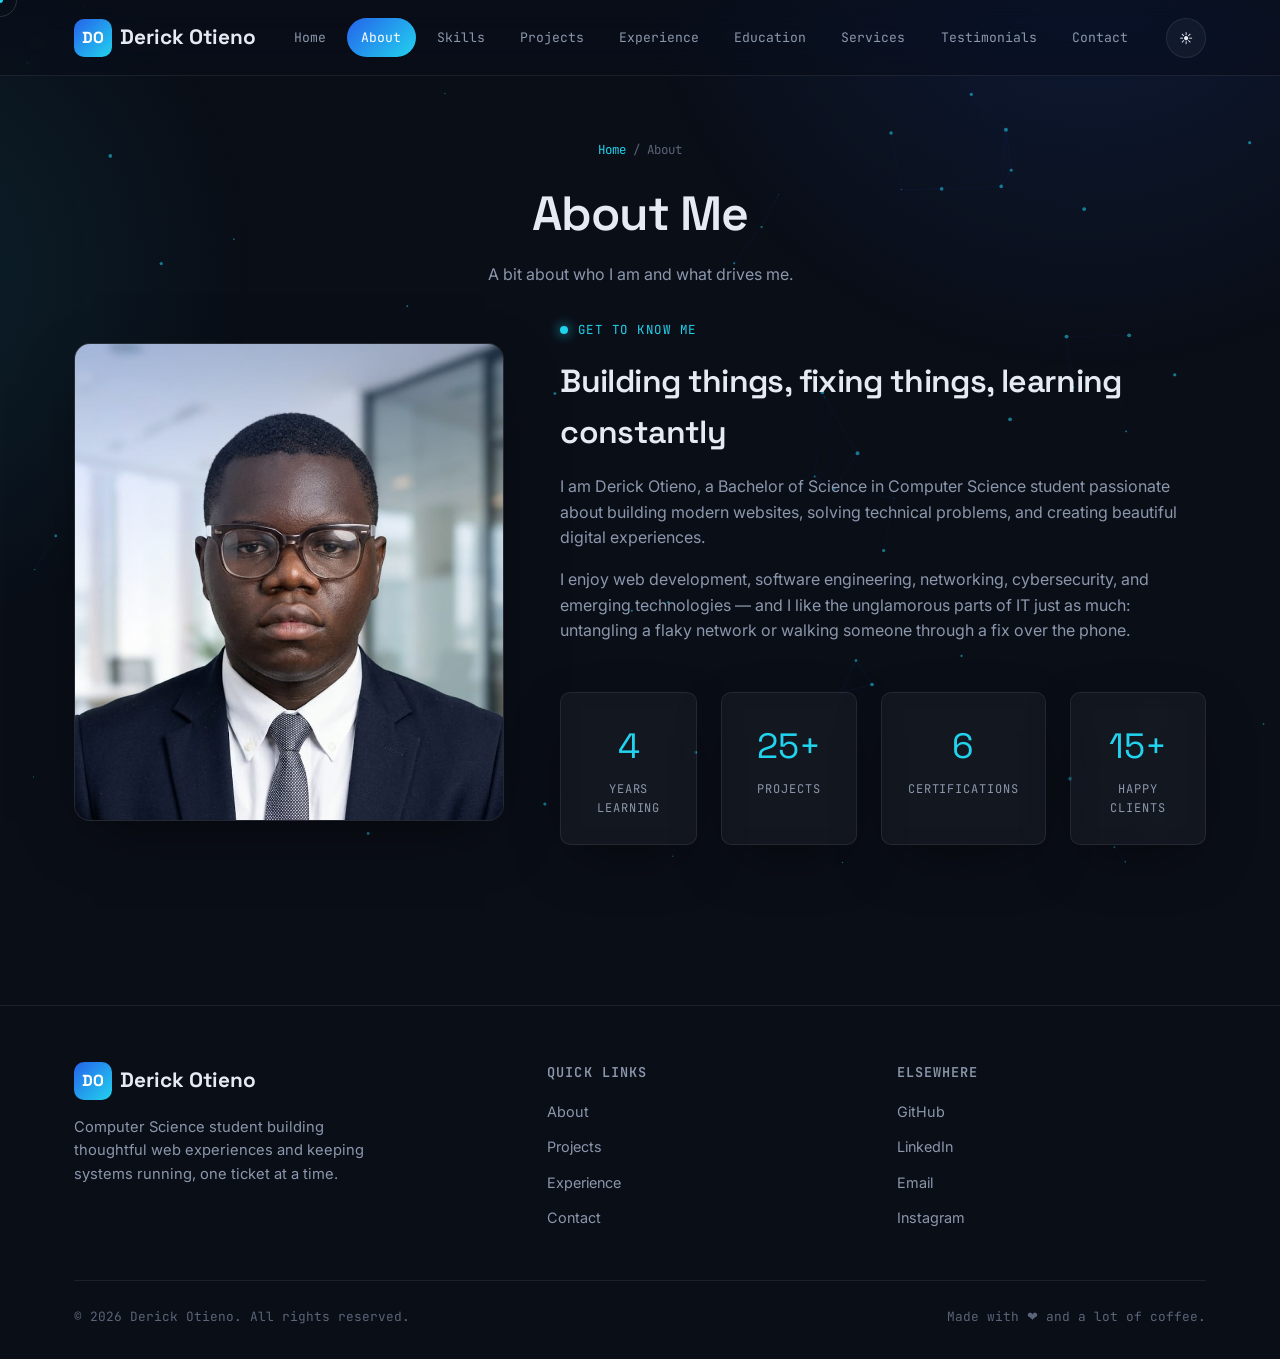
==== myweb/about.html @ c3c15164 "Add files via upload" ====
<!doctype html>
<html lang="en">
<head>
<meta charset="UTF-8">
<meta name="viewport" content="width=device-width, initial-scale=1.0">
<title>About — Derick Otieno</title>
<meta name="description" content="Get to know Derick Otieno.">
<link rel="preconnect" href="https://fonts.googleapis.com">
<link href="https://fonts.googleapis.com/css2?family=Space+Grotesk:wght@500;600;700&family=Inter:wght@400;500;600&family=JetBrains+Mono:wght@400;500&display=swap" rel="stylesheet">
<link rel="stylesheet" href="css/styles.css">
</head>
<body data-page="about">
<div class="loader"><div class="loader-logo">DO</div><div class="loader-text">LOADING PORTFOLIO…</div></div>
<canvas id="particles"></canvas>
<div class="scroll-progress"></div>
<div class="cursor-dot"></div><div class="cursor-ring"></div>

<nav class="navbar">
  <div class="nav-inner">
    <a href="index.html" class="logo"><span>DO</span> Derick Otieno</a>
    <div class="nav-links">
        <a href="index.html" data-page="home">Home</a>
        <a href="about.html" data-page="about">About</a>
        <a href="skills.html" data-page="skills">Skills</a>
        <a href="projects.html" data-page="projects">Projects</a>
        <a href="experience.html" data-page="experience">Experience</a>
        <a href="education.html" data-page="education">Education</a>
        <a href="services.html" data-page="services">Services</a>
        <a href="testimonials.html" data-page="testimonials">Testimonials</a>
        <a href="contact.html" data-page="contact">Contact</a>
    </div>
    <div class="nav-tools">
      <button class="icon-btn" data-theme-toggle aria-label="Toggle theme">☾</button>
      <button class="hamburger" aria-label="Menu"><span></span><span></span><span></span></button>
    </div>
  </div>
</nav>

<section class="page-hero">
  <div class="container">
    <div class="breadcrumb"><a href="index.html">Home</a> / About</div>
    <h1>About Me</h1>
    <p>A bit about who I am and what drives me.</p>
  </div>
</section>

<section style="padding-top:0;">
  <div class="container about-grid">
<div class="about-photo glass reveal">
    <img src="images/profile.png" alt="Derick Otieno">
</div>
    <div class="reveal">
      <p class="eyebrow">Get to know me</p>
      <h2 style="font-size:2rem; margin-bottom:1rem;">Building things, fixing things, learning constantly</h2>
      <p style="color:var(--text-muted); margin-bottom:1rem;">I am Derick Otieno, a Bachelor of Science in Computer Science student passionate about building modern websites, solving technical problems, and creating beautiful digital experiences.</p>
      <p style="color:var(--text-muted);">I enjoy web development, software engineering, networking, cybersecurity, and emerging technologies — and I like the unglamorous parts of IT just as much: untangling a flaky network or walking someone through a fix over the phone.</p>
      <div class="counters" style="grid-template-columns:repeat(4,1fr);">
        <div class="counter-card glass"><div class="counter-num" data-count="4">0</div><div class="counter-label">Years learning</div></div>
        <div class="counter-card glass"><div class="counter-num" data-count="25" data-suffix="+">0</div><div class="counter-label">Projects</div></div>
        <div class="counter-card glass"><div class="counter-num" data-count="6">0</div><div class="counter-label">Certifications</div></div>
        <div class="counter-card glass"><div class="counter-num" data-count="15" data-suffix="+">0</div><div class="counter-label">Happy clients</div></div>
      </div>
    </div>
  </div>
</section>

<footer>
  <div class="container">
    <div class="footer-grid">
      <div>
        <a href="index.html" class="logo"><span>DO</span> Derick Otieno</a>
        <p style="color:var(--text-muted); margin-top:1rem; max-width:320px; font-size:.92rem;">Computer Science student building thoughtful web experiences and keeping systems running, one ticket at a time.</p>
      </div>
      <div>
        <h4>Quick Links</h4>
        <ul>
          <li><a href="about.html">About</a></li>
          <li><a href="projects.html">Projects</a></li>
          <li><a href="experience.html">Experience</a></li>
          <li><a href="contact.html">Contact</a></li>
        </ul>
      </div>
      <div>
        <h4>Elsewhere</h4>
        <ul>
          <li><a href="https://github.com" target="_blank" rel="noopener">GitHub</a></li>
          <li><a href="https://linkedin.com" target="_blank" rel="noopener">LinkedIn</a></li>
          <li><a href="mailto:derick.otieno@example.com">Email</a></li>
          <li><a href="https://instagram.com" target="_blank" rel="noopener">Instagram</a></li>
        </ul>
      </div>
    </div>
    <div class="footer-bottom">
      <span>© 2026 Derick Otieno. All rights reserved.</span>
      <span>Made with ❤ and a lot of coffee.</span>
    </div>
  </div>
</footer>
<button class="back-to-top" aria-label="Back to top">↑</button>
<div class="lightbox">
  <button class="lightbox-close">✕</button>
  <div class="lightbox-box glass">
    <div class="cert-thumb" style="aspect-ratio:1.4;"><span class="lightbox-title"></span></div>
  </div>
</div>
<script src="js/script.js"></script>
</body>
</html>
---- myweb/css/styles.css ----
/* =========================================================
   DERICK OTIENO — PORTFOLIO
   Design tokens
   ========================================================= */
:root{
  --bg:#0a0e17;
  --bg-elevated:#0f1623;
  --bg-card: rgba(255,255,255,0.04);
  --border: rgba(255,255,255,0.08);
  --border-strong: rgba(255,255,255,0.14);
  --blue:#2563eb;
  --cyan:#22d3ee;
  --green:#34d399;
  --text:#e6eaf2;
  --text-muted:#8b97ac;
  --text-dim:#5b6478;
  --radius: 16px;
  --radius-sm: 10px;
  --shadow: 0 20px 60px -20px rgba(0,0,0,0.6);
  --font-display: 'Space Grotesk', sans-serif;
  --font-body: 'Inter', sans-serif;
  --font-mono: 'JetBrains Mono', monospace;
  --nav-h: 76px;
}

[data-theme="light"]{
  --bg:#f4f6fb;
  --bg-elevated:#ffffff;
  --bg-card: rgba(10,14,23,0.04);
  --border: rgba(10,14,23,0.1);
  --border-strong: rgba(10,14,23,0.18);
  --text:#0a0e17;
  --text-muted:#4b5468;
  --text-dim:#8b97ac;
  --shadow: 0 20px 60px -20px rgba(20,30,60,0.18);
}

*{margin:0;padding:0;box-sizing:border-box;}
html{scroll-behavior:smooth;}
@media (prefers-reduced-motion: reduce){
  html{scroll-behavior:auto;}
  *{animation-duration:0.01ms !important; animation-iteration-count:1 !important; transition-duration:0.01ms !important;}
}

body{
  background:var(--bg);
  color:var(--text);
  font-family:var(--font-body);
  line-height:1.6;
  overflow-x:hidden;
  transition:background .4s ease, color .4s ease;
  position:relative;
}

body::before{
  content:'';
  position:fixed; inset:0;
  background:
    radial-gradient(60vw 60vw at 85% -10%, rgba(37,99,235,0.16), transparent 60%),
    radial-gradient(50vw 50vw at -10% 30%, rgba(34,211,238,0.10), transparent 60%);
  pointer-events:none;
  z-index:0;
}

a{color:inherit; text-decoration:none;}
ul{list-style:none;}
img{max-width:100%; display:block;}
button{font-family:inherit; cursor:pointer;}

h1,h2,h3,h4{font-family:var(--font-display); font-weight:600; letter-spacing:-0.02em;}
.eyebrow{
  font-family:var(--font-mono);
  font-size:0.78rem;
  letter-spacing:0.12em;
  text-transform:uppercase;
  color:var(--cyan);
  display:flex; align-items:center; gap:.6rem;
  margin-bottom:1rem;
}
.eyebrow::before{
  content:'';
  width:8px; height:8px; border-radius:50%;
  background:var(--cyan);
  box-shadow:0 0 12px var(--cyan);
}

.container{
  width:100%;
  max-width:1180px;
  margin:0 auto;
  padding:0 1.5rem;
  position:relative;
  z-index:1;
}

section{padding:6rem 0;}
.section-head{max-width:640px; margin-bottom:3rem;}
.section-head h2{font-size:clamp(1.8rem,4vw,2.6rem); margin-bottom:.75rem;}
.section-head p{color:var(--text-muted); font-size:1.05rem;}

/* ---------- Buttons ---------- */
.btn{
  display:inline-flex; align-items:center; gap:.6rem;
  padding:.85rem 1.6rem;
  border-radius:999px;
  font-family:var(--font-mono);
  font-size:.85rem;
  font-weight:500;
  letter-spacing:.02em;
  border:1px solid var(--border-strong);
  background:transparent;
  color:var(--text);
  position:relative;
  overflow:hidden;
  transition:transform .25s ease, border-color .25s ease, box-shadow .25s ease;
  isolation:isolate;
}
.btn::before{
  content:'';
  position:absolute; inset:0;
  background:linear-gradient(135deg,var(--blue),var(--cyan));
  opacity:0;
  transition:opacity .25s ease;
  z-index:-1;
}
.btn:hover{ transform:translateY(-2px); border-color:transparent; box-shadow:0 10px 30px -8px rgba(37,99,235,0.55);}
.btn:hover::before{opacity:1;}
.btn.primary{ background:linear-gradient(135deg,var(--blue),var(--cyan)); border-color:transparent; color:#fff;}
.btn.primary::before{display:none;}
.btn.ghost{opacity:.85;}
.btn-row{display:flex; flex-wrap:wrap; gap:1rem; margin-top:2rem;}

/* ---------- Ripple ---------- */
.ripple{position:absolute; border-radius:50%; background:rgba(255,255,255,0.45); transform:scale(0); animation:ripple .6s ease-out; pointer-events:none;}
@keyframes ripple{ to{transform:scale(3); opacity:0;} }

/* ---------- Navbar ---------- */
.navbar{
  position:fixed; top:0; left:0; right:0; z-index:100;
  height:var(--nav-h);
  display:flex; align-items:center;
  background:rgba(10,14,23,0.55);
  backdrop-filter:blur(16px) saturate(140%);
  -webkit-backdrop-filter:blur(16px) saturate(140%);
  border-bottom:1px solid var(--border);
  transition:height .3s ease, background .3s ease;
}
[data-theme="light"] .navbar{background:rgba(244,246,251,0.7);}
.navbar.shrink{height:58px;}
.nav-inner{
  width:100%; max-width:1180px; margin:0 auto; padding:0 1.5rem;
  display:flex; align-items:center; justify-content:space-between;
}
.logo{
  font-family:var(--font-display); font-weight:700; font-size:1.3rem;
  display:flex; align-items:center; gap:.5rem;
}
.logo span{
  width:38px; height:38px; border-radius:10px;
  display:flex; align-items:center; justify-content:center;
  background:linear-gradient(135deg,var(--blue),var(--cyan));
  color:#fff; font-size:1rem;
}
.nav-links{display:flex; align-items:center; gap:.4rem;}
.nav-links a{
  font-family:var(--font-mono); font-size:.82rem;
  padding:.55rem .9rem; border-radius:999px;
  color:var(--text-muted);
  position:relative;
  transition:color .2s ease, background .2s ease;
}
.nav-links a:hover{color:var(--text); background:var(--bg-card);}
.nav-links a.active{color:#fff; background:linear-gradient(135deg,var(--blue),var(--cyan));}
.nav-tools{display:flex; align-items:center; gap:.6rem;}
.icon-btn{
  width:40px; height:40px; border-radius:50%;
  display:flex; align-items:center; justify-content:center;
  border:1px solid var(--border); background:var(--bg-card); color:var(--text);
  transition:border-color .2s ease, transform .2s ease;
}
.icon-btn:hover{border-color:var(--cyan); transform:translateY(-2px);}
.hamburger{display:none; flex-direction:column; gap:5px; width:40px; height:40px; align-items:center; justify-content:center; border:1px solid var(--border); border-radius:10px; background:var(--bg-card);}
.hamburger span{width:18px; height:2px; background:var(--text); transition:.3s;}

@media (max-width:980px){
  .nav-links{
    position:fixed; top:var(--nav-h); left:0; right:0;
    flex-direction:column; align-items:stretch; gap:.25rem;
    background:var(--bg-elevated); padding:1rem 1.5rem 1.5rem;
    border-bottom:1px solid var(--border);
    transform:translateY(-130%); opacity:0;
    transition:transform .35s ease, opacity .35s ease;
  }
  .nav-links.open{transform:translateY(0); opacity:1;}
  .nav-links a{padding:.85rem 1rem;}
  .hamburger{display:flex;}
}

/* ---------- Scroll progress ---------- */
.scroll-progress{
  position:fixed; top:0; left:0; height:3px; width:0%;
  background:linear-gradient(90deg,var(--blue),var(--cyan));
  z-index:200; transition:width .1s linear;
}

/* ---------- Cursor ---------- */
.cursor-dot, .cursor-ring{
  position:fixed; top:0; left:0; pointer-events:none; z-index:9999;
  border-radius:50%; transform:translate(-50%,-50%);
}
.cursor-dot{width:6px; height:6px; background:var(--cyan);}
.cursor-ring{width:34px; height:34px; border:1px solid var(--border-strong); transition:width .2s,height .2s,border-color .2s;}
@media (hover:none), (max-width:980px){ .cursor-dot,.cursor-ring{display:none;} }

/* ---------- Particles ---------- */
#particles{position:fixed; inset:0; z-index:0; pointer-events:none;}

/* ---------- Glass card ---------- */
.glass{
  background:var(--bg-card);
  border:1px solid var(--border);
  border-radius:var(--radius);
  backdrop-filter:blur(10px);
  -webkit-backdrop-filter:blur(10px);
  box-shadow:var(--shadow);
}

/* ---------- Hero ---------- */
.hero{
  min-height:100vh;
  display:flex; align-items:center;
  padding-top:var(--nav-h);
  position:relative;
}
.hero-grid{
  display:grid; grid-template-columns:1.1fr .9fr; gap:3rem; align-items:center;
}
.hero-greet{font-family:var(--font-mono); color:var(--cyan); font-size:1.1rem; margin-bottom:.5rem;}
.hero-name{font-size:clamp(2.6rem,6vw,4.6rem); line-height:1.02; margin-bottom:1rem;}
.hero-name .gradient{background:linear-gradient(135deg,var(--blue),var(--cyan)); -webkit-background-clip:text; background-clip:text; color:transparent;}
.hero-role{font-family:var(--font-mono); font-size:1.15rem; color:var(--text-muted); min-height:1.6em; margin-bottom:1.5rem;}
.hero-role .cursor-blink{display:inline-block; width:2px; background:var(--cyan); margin-left:2px; animation:blink 1s steps(1) infinite;}
@keyframes blink{50%{opacity:0;}}
.hero-desc{color:var(--text-muted); max-width:520px; margin-bottom:1rem;}
.hero-socials{display:flex; gap:.8rem; margin-top:2rem;}

.hero-photo-wrap{
  width:min(340px,80vw); aspect-ratio:1; margin:0 auto; position:relative;
}
.hero-photo-ring{
  position:absolute; inset:-10px; border-radius:50%;
  background:conic-gradient(from 0deg,var(--blue),var(--cyan),var(--blue));
  animation:spin 6s linear infinite;
  filter:blur(2px);
}
@keyframes spin{to{transform:rotate(360deg);}}
.hero-photo{
  position:relative; width:100%; height:100%; border-radius:50%;
  background:var(--bg-elevated);
  border:6px solid var(--bg);
  display:flex; align-items:center; justify-content:center;
  overflow:hidden;
  font-family:var(--font-display); font-size:4rem; color:var(--text-dim);
}
.scroll-indicator{
  position:absolute; bottom:2.2rem; left:50%; transform:translateX(-50%);
  display:flex; flex-direction:column; align-items:center; gap:.5rem;
  font-family:var(--font-mono); font-size:.7rem; color:var(--text-dim); letter-spacing:.1em;
}
.scroll-indicator .line{width:1px; height:36px; background:linear-gradient(var(--cyan),transparent); animation:scrolldown 1.8s ease infinite;}
@keyframes scrolldown{0%{transform:scaleY(0); transform-origin:top;}50%{transform:scaleY(1); transform-origin:top;}50.01%{transform-origin:bottom;}100%{transform:scaleY(0); transform-origin:bottom;}}

@media (max-width:900px){
  .hero-grid{grid-template-columns:1fr; text-align:center;}
  .hero-desc{margin-inline:auto;}
  .hero-socials{justify-content:center;}
}

/* ---------- Terminal status bar (signature element) ---------- */
.statusbar{
  font-family:var(--font-mono); font-size:.78rem;
  border:1px solid var(--border); border-radius:999px;
  background:var(--bg-card);
  padding:.6rem 1.2rem;
  display:flex; align-items:center; gap:1.4rem;
  flex-wrap:wrap; color:var(--text-muted);
  margin:0 auto 3rem;
  width:fit-content;
}
.statusbar b{color:var(--green);}
.statusbar .dot{width:7px; height:7px; border-radius:50%; background:var(--green); display:inline-block; box-shadow:0 0 8px var(--green); margin-right:.4rem;}

/* ---------- Terminal widget ---------- */
.terminal{
  border-radius:var(--radius); overflow:hidden; border:1px solid var(--border);
  background:#070a12; box-shadow:var(--shadow);
}
.terminal-bar{
  display:flex; align-items:center; gap:.5rem;
  padding:.7rem 1rem; background:rgba(255,255,255,0.03); border-bottom:1px solid var(--border);
}
.terminal-bar span{width:11px; height:11px; border-radius:50%;}
.terminal-bar span:nth-child(1){background:#ff5f57;}
.terminal-bar span:nth-child(2){background:#febc2e;}
.terminal-bar span:nth-child(3){background:#28c840;}
.terminal-bar small{margin-left:auto; font-family:var(--font-mono); color:var(--text-dim); font-size:.75rem;}
.terminal-body{
  padding:1.2rem 1.4rem; font-family:var(--font-mono); font-size:.85rem;
  min-height:220px; max-height:340px; overflow-y:auto; color:#c9d3e4;
}
.terminal-body .line{margin-bottom:.5rem; white-space:pre-wrap;}
.terminal-body .prompt{color:var(--green);}
.terminal-body .path{color:var(--cyan);}
.terminal-input-row{display:flex; align-items:center; gap:.5rem;}
.terminal-input-row input{
  flex:1; background:transparent; border:none; outline:none; color:var(--text);
  font-family:var(--font-mono); font-size:.85rem;
}

/* ---------- Counters ---------- */
.counters{display:grid; grid-template-columns:repeat(4,1fr); gap:1.5rem; margin-top:3rem;}
.counter-card{padding:1.6rem; text-align:center; border-radius:var(--radius-sm);}
.counter-num{font-family:var(--font-display); font-size:2.2rem; color:var(--cyan);}
.counter-label{font-family:var(--font-mono); font-size:.75rem; color:var(--text-muted); margin-top:.3rem; text-transform:uppercase; letter-spacing:.08em;}
@media (max-width:760px){.counters{grid-template-columns:repeat(2,1fr);}}

/* ---------- About ---------- */
.about-grid{display:grid; grid-template-columns:.8fr 1.2fr; gap:3.5rem; align-items:center;}
.about-photo{aspect-ratio:.9; border-radius:var(--radius); overflow:hidden; position:relative;}
.about-photo::after{content:'';position:absolute; inset:0; background:linear-gradient(160deg, rgba(37,99,235,0.25), transparent 50%);}
@media (max-width:900px){.about-grid{grid-template-columns:1fr;}}

/* ---------- Skills ---------- */
.skill-tabs{display:flex; gap:.6rem; margin-bottom:2rem; flex-wrap:wrap;}
.skill-tab{padding:.6rem 1.1rem; border-radius:999px; border:1px solid var(--border); font-family:var(--font-mono); font-size:.8rem; color:var(--text-muted);}
.skill-tab.active{background:linear-gradient(135deg,var(--blue),var(--cyan)); color:#fff; border-color:transparent;}
.skills-grid{display:grid; grid-template-columns:repeat(auto-fill,minmax(220px,1fr)); gap:1.2rem;}
.skill-card{padding:1.4rem; border-radius:var(--radius-sm); transition:transform .3s ease, border-color .3s ease;}
.skill-card:hover{transform:translateY(-6px); border-color:var(--cyan);}
.skill-top{display:flex; justify-content:space-between; align-items:center; margin-bottom:.8rem; font-family:var(--font-mono); font-size:.85rem;}
.skill-bar{height:6px; border-radius:999px; background:var(--bg-elevated); overflow:hidden;}
.skill-bar i{display:block; height:100%; border-radius:999px; background:linear-gradient(90deg,var(--blue),var(--cyan)); width:0; transition:width 1.4s cubic-bezier(.2,.8,.2,1);}

/* ---------- Timeline ---------- */
.timeline{position:relative; max-width:760px; margin-top:2rem; padding-left:2.2rem;}
.timeline::before{content:''; position:absolute; left:6px; top:0; bottom:0; width:2px; background:linear-gradient(var(--blue),var(--cyan));}
.tl-item{position:relative; margin-bottom:2.6rem; opacity:0; transform:translateX(-16px); transition:opacity .6s ease, transform .6s ease;}
.tl-item.in{opacity:1; transform:translateX(0);}
.tl-item::before{content:''; position:absolute; left:-2.2rem; top:.3rem; width:14px; height:14px; border-radius:50%; background:var(--cyan); box-shadow:0 0 0 4px rgba(34,211,238,0.18);}
.tl-date{font-family:var(--font-mono); font-size:.78rem; color:var(--cyan); margin-bottom:.3rem;}
.tl-item h3{font-size:1.15rem; margin-bottom:.2rem;}
.tl-org{color:var(--text-muted); font-size:.9rem; margin-bottom:.6rem;}
.tl-item ul{padding-left:1.1rem; color:var(--text-muted); font-size:.92rem;}
.tl-item li{list-style:disc; margin-bottom:.25rem;}

/* ---------- Education cards ---------- */
.edu-card{padding:1.8rem; border-radius:var(--radius); display:flex; gap:1.2rem;}
.edu-icon{width:54px; height:54px; border-radius:14px; background:linear-gradient(135deg,var(--blue),var(--cyan)); display:flex; align-items:center; justify-content:center; flex-shrink:0; font-size:1.4rem;}
.edu-gpa{font-family:var(--font-mono); font-size:.8rem; color:var(--text-dim); margin-top:.4rem;}

/* ---------- Certificates ---------- */
.cert-grid{display:grid; grid-template-columns:repeat(auto-fill,minmax(240px,1fr)); gap:1.4rem;}
.cert-card{border-radius:var(--radius-sm); overflow:hidden; cursor:pointer; position:relative;}
.cert-thumb{aspect-ratio:1.3; background:linear-gradient(135deg,var(--bg-elevated),var(--bg)); display:flex; align-items:center; justify-content:center; font-family:var(--font-mono); color:var(--text-dim); position:relative; overflow:hidden;}
.cert-thumb::after{content:''; position:absolute; inset:0; background:linear-gradient(160deg, rgba(37,99,235,.18), transparent 60%);}
.cert-info{padding:1rem;}
.cert-info h4{font-size:.95rem; margin-bottom:.2rem;}
.cert-info p{font-size:.78rem; color:var(--text-dim); font-family:var(--font-mono);}
.cert-actions{padding:0 1rem 1rem; display:flex; gap:.6rem;}
.cert-actions a{font-size:.75rem; font-family:var(--font-mono); padding:.4rem .8rem; border:1px solid var(--border); border-radius:999px; color:var(--text-muted);}
.cert-actions a:hover{border-color:var(--cyan); color:var(--text);}

.lightbox{position:fixed; inset:0; background:rgba(5,7,12,0.85); backdrop-filter:blur(6px); display:none; align-items:center; justify-content:center; z-index:300; padding:2rem;}
.lightbox.open{display:flex;}
.lightbox-box{max-width:600px; width:100%; border-radius:var(--radius); overflow:hidden;}
.lightbox-close{position:absolute; top:1.5rem; right:1.5rem; width:42px; height:42px; border-radius:50%; border:1px solid var(--border-strong); background:var(--bg-card); color:var(--text); display:flex; align-items:center; justify-content:center;}

/* ---------- Projects ---------- */
.filter-row{display:flex; gap:.6rem; margin-bottom:2rem; flex-wrap:wrap;}
.filter-btn{padding:.55rem 1.1rem; border-radius:999px; border:1px solid var(--border); font-family:var(--font-mono); font-size:.8rem; color:var(--text-muted);}
.filter-btn.active{background:linear-gradient(135deg,var(--blue),var(--cyan)); color:#fff; border-color:transparent;}
.projects-grid{display:grid; grid-template-columns:repeat(auto-fill,minmax(300px,1fr)); gap:1.6rem;}
.project-card{border-radius:var(--radius); overflow:hidden; transition:transform .35s ease; display:flex; flex-direction:column;}
.project-card:hover{transform:translateY(-8px);}
.project-shot{aspect-ratio:16/10; background:linear-gradient(135deg,var(--bg-elevated),var(--bg)); position:relative; display:flex; align-items:center; justify-content:center; color:var(--text-dim); font-family:var(--font-mono); overflow:hidden;}
.project-shot::after{content:''; position:absolute; inset:0; background:linear-gradient(160deg, rgba(37,99,235,.2), transparent 60%);}
.project-body{padding:1.4rem; display:flex; flex-direction:column; gap:.7rem; flex:1;}
.project-body h3{font-size:1.1rem;}
.project-body p{color:var(--text-muted); font-size:.9rem;}
.badges{display:flex; flex-wrap:wrap; gap:.4rem; margin-top:.3rem;}
.badge{font-family:var(--font-mono); font-size:.7rem; padding:.3rem .6rem; border-radius:999px; border:1px solid var(--border); color:var(--text-muted);}
.project-links{display:flex; gap:.8rem; margin-top:.5rem;}
.project-links a{font-family:var(--font-mono); font-size:.78rem; color:var(--cyan);}

/* ---------- Services ---------- */
.services-grid{display:grid; grid-template-columns:repeat(auto-fill,minmax(260px,1fr)); gap:1.4rem;}
.service-card{padding:1.8rem; border-radius:var(--radius);}
.service-icon{width:48px; height:48px; border-radius:12px; background:var(--bg-elevated); border:1px solid var(--border); display:flex; align-items:center; justify-content:center; margin-bottom:1rem; font-size:1.2rem; color:var(--cyan);}

/* ---------- Testimonials ---------- */
.testi-track{display:flex; transition:transform .6s ease; }
.testi-slide{min-width:100%; padding:0 .5rem;}
.testi-card{padding:2.4rem; border-radius:var(--radius); text-align:center; max-width:640px; margin:0 auto;}
.testi-avatar{width:64px; height:64px; border-radius:50%; margin:0 auto 1rem; background:linear-gradient(135deg,var(--blue),var(--cyan)); display:flex; align-items:center; justify-content:center; font-family:var(--font-display); color:#fff;}
.testi-quote{font-size:1.05rem; color:var(--text); margin-bottom:1.2rem;}
.testi-name{font-family:var(--font-mono); font-size:.85rem; color:var(--cyan);}
.testi-role{font-size:.78rem; color:var(--text-dim);}
.testi-dots{display:flex; justify-content:center; gap:.5rem; margin-top:1.6rem;}
.testi-dots span{width:8px; height:8px; border-radius:50%; background:var(--border-strong); cursor:pointer;}
.testi-dots span.active{background:var(--cyan);}

/* ---------- Marquee ---------- */
.marquee-wrap{overflow:hidden; border-top:1px solid var(--border); border-bottom:1px solid var(--border); padding:1.6rem 0;}
.marquee{display:flex; gap:3rem; width:max-content; animation:marquee 22s linear infinite; font-family:var(--font-mono); color:var(--text-dim); align-items:center;}
.marquee span{font-size:1rem; white-space:nowrap;}
@keyframes marquee{from{transform:translateX(0);} to{transform:translateX(-50%);}}

/* ---------- Contact ---------- */
.contact-grid{display:grid; grid-template-columns:1fr 1fr; gap:3rem;}
.field{margin-bottom:1.2rem;}
.field label{display:block; font-family:var(--font-mono); font-size:.78rem; color:var(--text-muted); margin-bottom:.5rem;}
.field input, .field textarea{
  width:100%; padding:.85rem 1rem; border-radius:var(--radius-sm);
  background:var(--bg-card); border:1px solid var(--border); color:var(--text);
  font-family:var(--font-body); outline:none; transition:border-color .2s ease;
}
.field input:focus, .field textarea:focus{border-color:var(--cyan);}
.contact-info-item{display:flex; gap:1rem; align-items:flex-start; margin-bottom:1.4rem;}
.contact-info-icon{width:44px; height:44px; border-radius:12px; background:var(--bg-elevated); border:1px solid var(--border); display:flex; align-items:center; justify-content:center; color:var(--cyan); flex-shrink:0;}
.map-embed{border-radius:var(--radius); overflow:hidden; margin-top:1.6rem; border:1px solid var(--border); aspect-ratio:16/9;}
.map-embed iframe{width:100%; height:100%; border:0;}
@media (max-width:900px){.contact-grid{grid-template-columns:1fr;}}

/* ---------- Footer ---------- */
footer{border-top:1px solid var(--border); padding:3.5rem 0 2rem; margin-top:4rem;}
.footer-grid{display:grid; grid-template-columns:1.4fr 1fr 1fr; gap:2.5rem; margin-bottom:2.5rem;}
.footer-grid h4{font-size:.85rem; font-family:var(--font-mono); color:var(--text-muted); margin-bottom:1rem; text-transform:uppercase; letter-spacing:.08em;}
.footer-grid ul li{margin-bottom:.6rem;}
.footer-grid ul li a{color:var(--text-muted); font-size:.9rem;}
.footer-grid ul li a:hover{color:var(--cyan);}
.footer-bottom{display:flex; justify-content:space-between; align-items:center; flex-wrap:wrap; gap:1rem; padding-top:1.6rem; border-top:1px solid var(--border); font-family:var(--font-mono); font-size:.8rem; color:var(--text-dim);}
@media (max-width:760px){.footer-grid{grid-template-columns:1fr;}}

.back-to-top{
  position:fixed; bottom:1.8rem; right:1.8rem; width:48px; height:48px; border-radius:50%;
  background:linear-gradient(135deg,var(--blue),var(--cyan)); color:#fff; display:flex; align-items:center; justify-content:center;
  border:none; box-shadow:0 10px 30px -8px rgba(37,99,235,.6); opacity:0; pointer-events:none; transform:translateY(10px);
  transition:opacity .3s ease, transform .3s ease; z-index:150;
}
.back-to-top.show{opacity:1; pointer-events:auto; transform:translateY(0);}

/* ---------- Page hero (sub pages) ---------- */
.page-hero{padding:calc(var(--nav-h) + 4rem) 0 2rem; text-align:center;}
.page-hero h1{font-size:clamp(2rem,5vw,3rem); margin-bottom:.6rem;}
.page-hero p{color:var(--text-muted); max-width:560px; margin:0 auto;}
.breadcrumb{font-family:var(--font-mono); font-size:.78rem; color:var(--text-dim); margin-bottom:1rem;}
.breadcrumb a{color:var(--cyan);}

/* ---------- Reveal on scroll ---------- */
.reveal{opacity:0; transform:translateY(24px); transition:opacity .7s ease, transform .7s ease;}
.reveal.in{opacity:1; transform:translateY(0);}

/* ---------- Loading screen ---------- */
.loader{position:fixed; inset:0; background:var(--bg); z-index:9999; display:flex; align-items:center; justify-content:center; flex-direction:column; gap:1rem; transition:opacity .5s ease, visibility .5s ease;}
.loader.hide{opacity:0; visibility:hidden;}
.loader-logo{width:64px; height:64px; border-radius:18px; background:linear-gradient(135deg,var(--blue),var(--cyan)); display:flex; align-items:center; justify-content:center; font-family:var(--font-display); font-size:1.6rem; color:#fff; animation:pulse 1.4s ease infinite;}
@keyframes pulse{0%,100%{transform:scale(1);}50%{transform:scale(1.08);}}
.loader-text{font-family:var(--font-mono); font-size:.8rem; color:var(--text-dim); letter-spacing:.1em;}

/* ---------- Konami easter egg ---------- */
.confetti-piece{position:fixed; top:-10px; z-index:9999; pointer-events:none; border-radius:2px;}
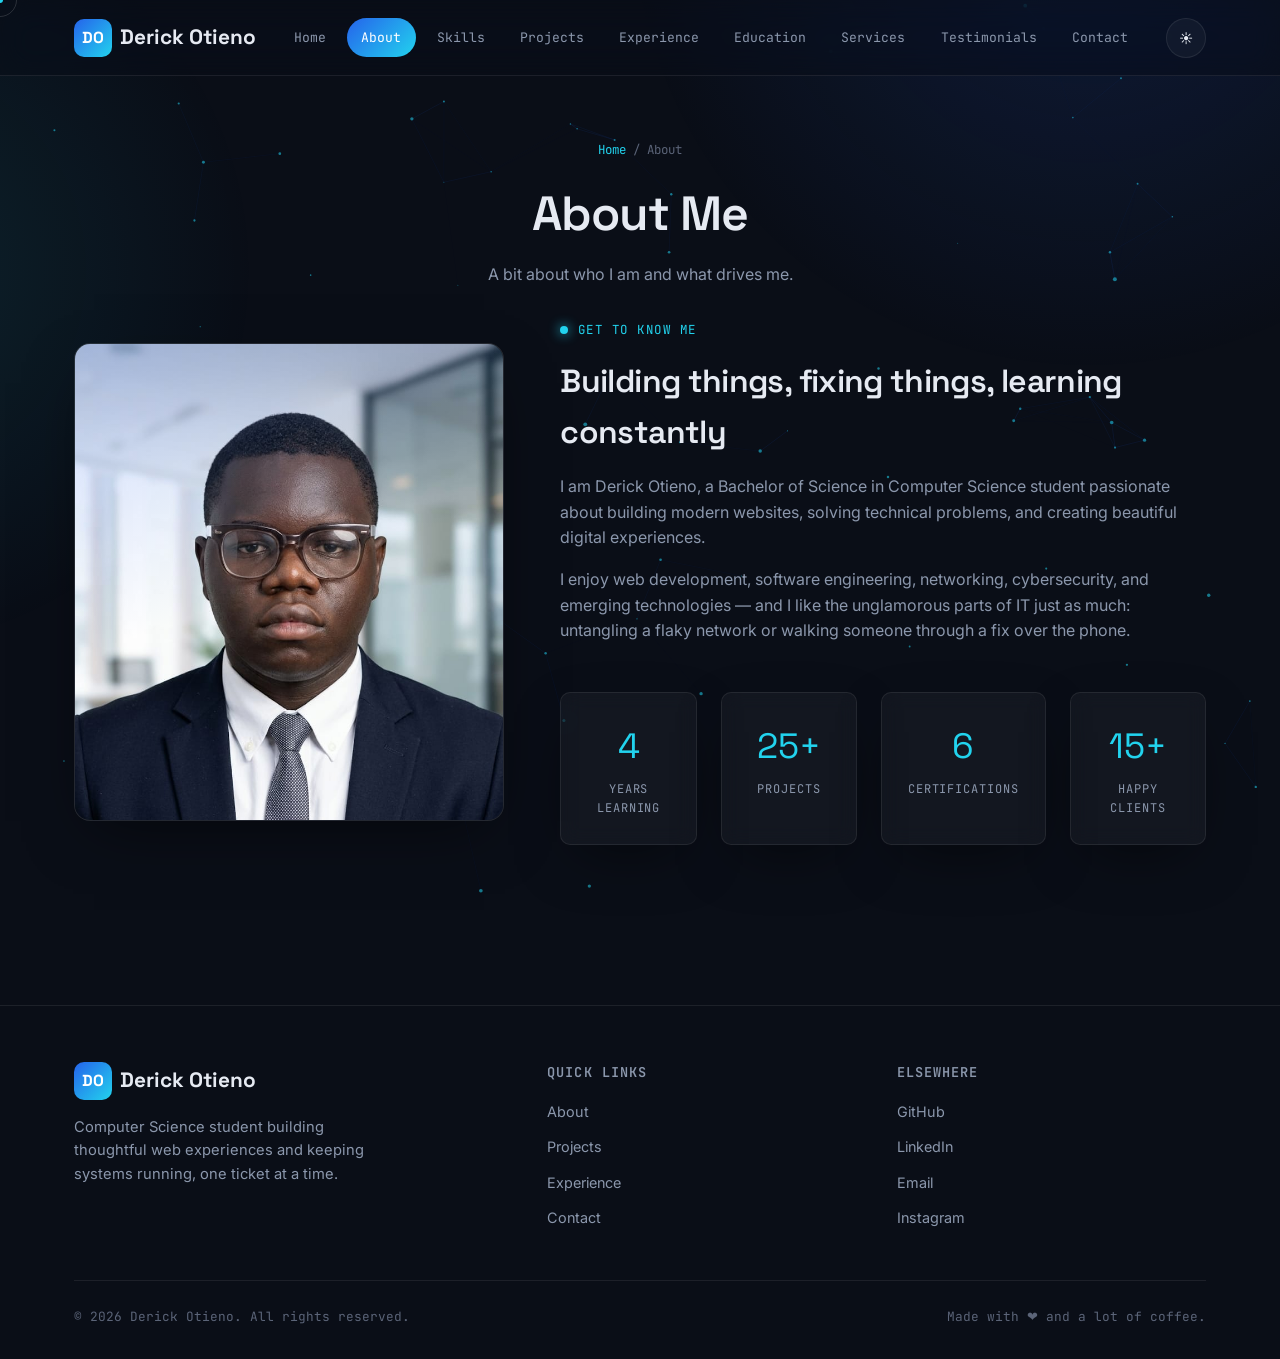
==== commit 0f92cc08: "Add files via upload" ====
--- a/myweb/about.html
+++ b/myweb/about.html
@@ -83,10 +83,10 @@
       <div>
         <h4>Elsewhere</h4>
         <ul>
-          <li><a href="https://github.com" target="_blank" rel="noopener">GitHub</a></li>
-          <li><a href="https://linkedin.com" target="_blank" rel="noopener">LinkedIn</a></li>
-          <li><a href="mailto:derick.otieno@example.com">Email</a></li>
-          <li><a href="https://instagram.com" target="_blank" rel="noopener">Instagram</a></li>
+          <li><a href="https://github.com/Derickdreko" target="_blank" rel="noopener">GitHub</a></li>
+          <li><a href="https://www.linkedin.com/in/derick-otieno-355579390" target="_blank" rel="noopener">LinkedIn</a></li>
+          <li><a href="mailto:derickotienos11@gmail.com">Email</a></li>
+          <li><a href="https://www.instagram.com/l_o_n_e_w_o__l_f?igsh=MW94a3JtcnYwODFicw==" target="_blank" rel="noopener">Instagram</a></li>
         </ul>
       </div>
     </div>
--- a/myweb/css/styles.css
+++ b/myweb/css/styles.css
@@ -1,7 +1,4 @@
-/* =========================================================
-   DERICK OTIENO — PORTFOLIO
-   Design tokens
-   ========================================================= */
+
 :root{
   --bg:#0a0e17;
   --bg-elevated:#0f1623;
@@ -429,7 +426,8 @@
 .contact-info-icon{width:44px; height:44px; border-radius:12px; background:var(--bg-elevated); border:1px solid var(--border); display:flex; align-items:center; justify-content:center; color:var(--cyan); flex-shrink:0;}
 .map-embed{border-radius:var(--radius); overflow:hidden; margin-top:1.6rem; border:1px solid var(--border); aspect-ratio:16/9;}
 .map-embed iframe{width:100%; height:100%; border:0;}
-@media (max-width:900px){.contact-grid{grid-template-columns:1fr;}}
+.contact-grid .map-embed{aspect-ratio:auto;}
+@media (max-width:900px){.contact-grid{grid-template-columns:1fr;} .contact-grid .map-embed{aspect-ratio:16/9; min-height:0 !important;}}
 
 /* ---------- Footer ---------- */
 footer{border-top:1px solid var(--border); padding:3.5rem 0 2rem; margin-top:4rem;}
@@ -469,3 +467,101 @@
 
 /* ---------- Konami easter egg ---------- */
 .confetti-piece{position:fixed; top:-10px; z-index:9999; pointer-events:none; border-radius:2px;}
+
+/* =========================================================
+   MOBILE REFINEMENTS
+   ========================================================= */
+@media (max-width:600px){
+  :root{--nav-h:64px;}
+
+  .container{padding:0 1.1rem;}
+  section{padding:3.5rem 0;}
+  .section-head{margin-bottom:2rem;}
+  .section-head h2{font-size:1.6rem;}
+  .section-head p{font-size:.95rem;}
+
+  /* Nav */
+  .nav-inner{padding:0 1.1rem;}
+  .logo{font-size:1.05rem;}
+  .logo span{width:32px; height:32px; font-size:.85rem;}
+  .nav-tools{gap:.4rem;}
+  .icon-btn{width:36px; height:36px;}
+  .nav-links{top:var(--nav-h); padding:.75rem 1.1rem 1.25rem; max-height:calc(100vh - var(--nav-h)); overflow-y:auto;}
+  .nav-links a{font-size:.85rem; padding:.8rem .9rem;}
+
+  /* Hero */
+  .hero{min-height:auto; padding-top:calc(var(--nav-h) + 2.5rem); padding-bottom:3rem;}
+  .hero-grid{gap:2rem;}
+  .hero-name{font-size:clamp(2.1rem,9vw,2.8rem);}
+  .hero-role{font-size:.95rem;}
+  .hero-desc{font-size:.92rem;}
+  .hero-photo-wrap{width:min(220px,62vw);}
+  .btn-row{flex-direction:column; align-items:stretch; gap:.7rem;}
+  .btn{justify-content:center; padding:.9rem 1.4rem; font-size:.8rem;}
+  .hero-socials{flex-wrap:wrap;}
+  .scroll-indicator{display:none;}
+
+  /* Status bar / terminal */
+  .statusbar{flex-direction:column; align-items:flex-start; gap:.5rem; width:100%; border-radius:var(--radius-sm); padding:1rem 1.2rem;}
+  .terminal-body{min-height:160px; max-height:240px; font-size:.78rem; padding:1rem;}
+  .terminal-bar small{display:none;}
+
+  /* Counters */
+  .counters{grid-template-columns:repeat(2,1fr); gap:.9rem; margin-top:2rem;}
+  .counter-card{padding:1.1rem .6rem;}
+  .counter-num{font-size:1.6rem;}
+  .counter-label{font-size:.65rem;}
+
+  /* About */
+  .about-photo{aspect-ratio:1.3; max-width:260px; margin:0 auto;}
+
+  /* Skills */
+  .skill-tabs{gap:.4rem;}
+  .skill-tab{padding:.5rem .85rem; font-size:.72rem;}
+  .skills-grid{grid-template-columns:1fr 1fr; gap:.8rem;}
+  .skill-card{padding:1rem;}
+  .skill-top{font-size:.75rem;}
+
+  /* Timeline */
+  .timeline{padding-left:1.6rem;}
+  .tl-item::before{left:-1.7rem;}
+  .tl-item h3{font-size:1rem;}
+  .tl-item ul{font-size:.85rem;}
+
+  /* Education */
+  .edu-card{flex-direction:column; padding:1.4rem;}
+
+  /* Certificates / Projects / Services grids */
+  .cert-grid, .projects-grid, .services-grid{grid-template-columns:1fr;}
+  .filter-row, .skill-tabs{flex-wrap:wrap;}
+  .filter-btn{font-size:.72rem; padding:.5rem .85rem;}
+
+  /* Testimonials */
+  .testi-card{padding:1.6rem 1.2rem;}
+  .testi-quote{font-size:.95rem;}
+
+  /* Contact */
+  .contact-form{padding:1.4rem !important;}
+  .field input, .field textarea{font-size:.9rem; padding:.75rem .9rem;}
+  .contact-info-item{margin-bottom:1.1rem;}
+
+  /* Footer */
+  footer{padding:2.5rem 0 1.5rem; margin-top:3rem;}
+  .footer-bottom{flex-direction:column; align-items:flex-start; gap:.4rem;}
+
+  /* Page hero */
+  .page-hero{padding:calc(var(--nav-h) + 2.5rem) 0 1.5rem;}
+  .page-hero h1{font-size:1.7rem;}
+  .page-hero p{font-size:.92rem;}
+
+  /* Back to top */
+  .back-to-top{width:42px; height:42px; bottom:1.1rem; right:1.1rem; font-size:.9rem;}
+
+  /* Marquee a touch slower so it's readable on small screens */
+  .marquee{animation-duration:16s;}
+}
+
+@media (max-width:380px){
+  .skills-grid{grid-template-columns:1fr;}
+  .hero-name{font-size:1.9rem;}
+}
